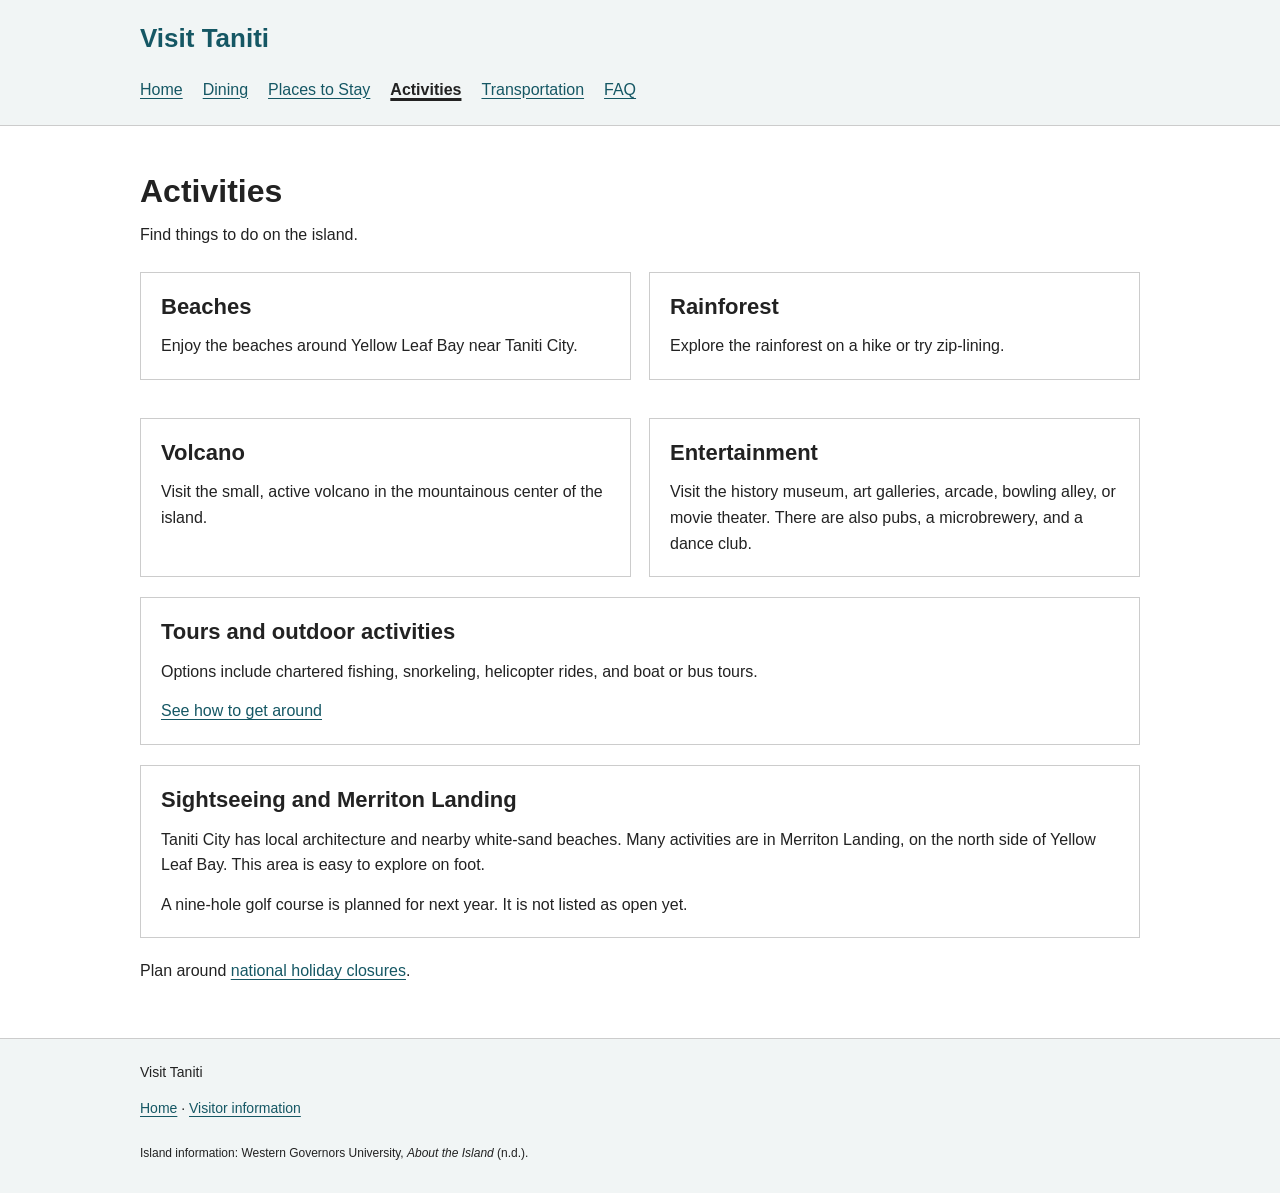
==== activities.html @ d972346d "Create Taniti prototype" ====
<!DOCTYPE html>
<html lang="en">

<head>
    <meta charset="UTF-8">
    <meta name="viewport" content="width=device-width, initial-scale=1">
    <title>Activities | Visit Taniti</title>
    <link rel="stylesheet" href="style.css">

</head>

<body>
    <a class="skip-link" href="#main">Skip to content</a>
    <header>
        <div class="container"><a class="brand" href="index.html">Visit Taniti</a>
            <nav aria-label="Main navigation"><a href="index.html">Home</a><a href="dining.html">Dining</a><a
                    href="lodging.html">Places to Stay</a><a href="activities.html" aria-current="page">Activities</a><a
                    href="transportation.html">Transportation</a><a href="faq.html">FAQ</a></nav>
        </div>
    </header>
    <main class="container" id="main">
        <h1>Activities</h1>
        <p class="intro">Find things to do on the island.</p>
        <div class="grid two">
            <section class="card">
                <h2>Beaches</h2>
                <p>Enjoy the beaches around Yellow Leaf Bay near Taniti City.</p>
            </section>
            <section class="card">
                <h2>Rainforest</h2>
                <p>Explore the rainforest on a hike or try zip-lining.</p>
            </section>
            <section class="card">
                <h2>Volcano</h2>
                <p>Visit the small, active volcano in the mountainous center of the island.</p>
            </section>
            <section class="card">
                <h2>Entertainment</h2>
                <p>Visit the history museum, art galleries, arcade, bowling alley, or movie theater. There are also
                    pubs, a microbrewery, and a dance club.</p>
            </section>
        </div>
        <section class="card">
            <h2>Tours and outdoor activities</h2>
            <p>Options include chartered fishing, snorkeling, helicopter rides, and boat or bus tours.</p><a
                href="transportation.html">See how to get around</a>
        </section>
        <section class="card">
            <h2>Sightseeing and Merriton Landing</h2>
            <p>Taniti City has local architecture and nearby white-sand beaches. Many activities are in Merriton
                Landing, on the north side of Yellow Leaf Bay. This area is easy to explore on foot.</p>
            <p>A nine-hole golf course is planned for next year. It is not listed as open yet.</p>
        </section>
        <p>Plan around <a href="faq.html#holidays">national holiday closures</a>.</p>
    </main>
    <footer>
        <div class="container">
            <p>Visit Taniti</p>

            <p>
                <a href="index.html">Home</a> ·
                <a href="faq.html">Visitor information</a>
            </p>

            <div class="credits">
                <p>
                    Island information: Western Governors University,
                    <cite>About the Island</cite> (n.d.).
                </p>
            </div>
        </div>
    </footer>
</body>

</html>
---- style.css ----
/* Shared layout for all six pages. */
* {
    box-sizing: border-box;
}

body {
    margin: 0;
    font-family: Arial, sans-serif;
    color: #222;
    background: #fff;
    line-height: 1.6;
}

.container {
    width: 90%;
    max-width: 1000px;
    margin: auto;
}

header {
    background: #f1f5f5;
    border-bottom: 1px solid #ccc;
    padding: 18px 0;
}

.brand {
    font-size: 26px;
    font-weight: bold;
    text-decoration: none;
}

nav {
    display: flex;
    flex-wrap: wrap;
    gap: 8px 20px;
    margin-top: 12px;
}

nav a {
    padding: 5px 0;
}

nav a[aria-current="page"] {
    color: #222;
    font-weight: bold;
    text-decoration-thickness: 3px;
}

a {
    color: #155764;
    text-underline-offset: 3px;
}

a:hover {
    color: #102d33;
}

a:focus-visible,
button:focus-visible,
input:focus-visible,
select:focus-visible {
    outline: 3px solid #905400;
    outline-offset: 4px;
}

main {
    padding: 24px 0 40px;
}

h1 {
    font-size: 32px;
    line-height: 1.2;
    margin-bottom: 12px;
}

h2 {
    font-size: 22px;
    line-height: 1.3;
    margin: 0 0 12px;
}

p {
    margin: 0 0 14px;
}

.intro {
    margin-bottom: 24px;
}

.hero {
    display: block;
    width: 100%;
    height: 260px;
    border: 1px solid #ccc;
    margin-bottom: 26px;
    object-fit: cover;
}

.grid {
    display: grid;
    grid-template-columns: repeat(3, minmax(0, 1fr));
    gap: 18px;
}

.grid.two {
    grid-template-columns: repeat(2, minmax(0, 1fr));
}

.card {
    border: 1px solid #ccc;
    padding: 20px;
    margin-bottom: 20px;
    scroll-margin-top: 20px;
}

.card p:last-child {
    margin-bottom: 0;
}

.button,
button {
    display: inline-block;
    background: #155764;
    color: white;
    border: none;
    padding: 10px 16px;
    font: inherit;
    cursor: pointer;
}

.button:hover,
button:hover {
    background: #102d33;
    color: white;
}

form {
    max-width: 400px;
}

label {
    display: block;
    font-weight: bold;
    margin: 14px 0 5px;
}

input,
select {
    display: block;
    width: 100%;
    padding: 10px;
    border: 1px solid #777;
    background: white;
    font: inherit;
}

button {
    margin-top: 18px;
}

#confirmation:not(:empty) {
    margin-top: 18px;
    font-weight: bold;
}

footer {
    border-top: 1px solid #ccc;
    background: #f1f5f5;
    padding: 22px 0;
    font-size: 14px;
}

.skip-link {
    position: absolute;
    left: -9999px;
}

.skip-link:focus {
    left: 10px;
    top: 10px;
    padding: 10px;
    background: white;
}

.credits {
    margin-top: 24px;
    font-size: 12px;
}

.credits p {
    margin-bottom: 8px;
}

@media (max-width: 650px) {

    .grid,
    .grid.two {
        grid-template-columns: 1fr;
    }

    h1 {
        font-size: 28px;
    }

    nav {
        gap: 8px 16px;
    }

    .card {
        padding: 16px;
    }
}
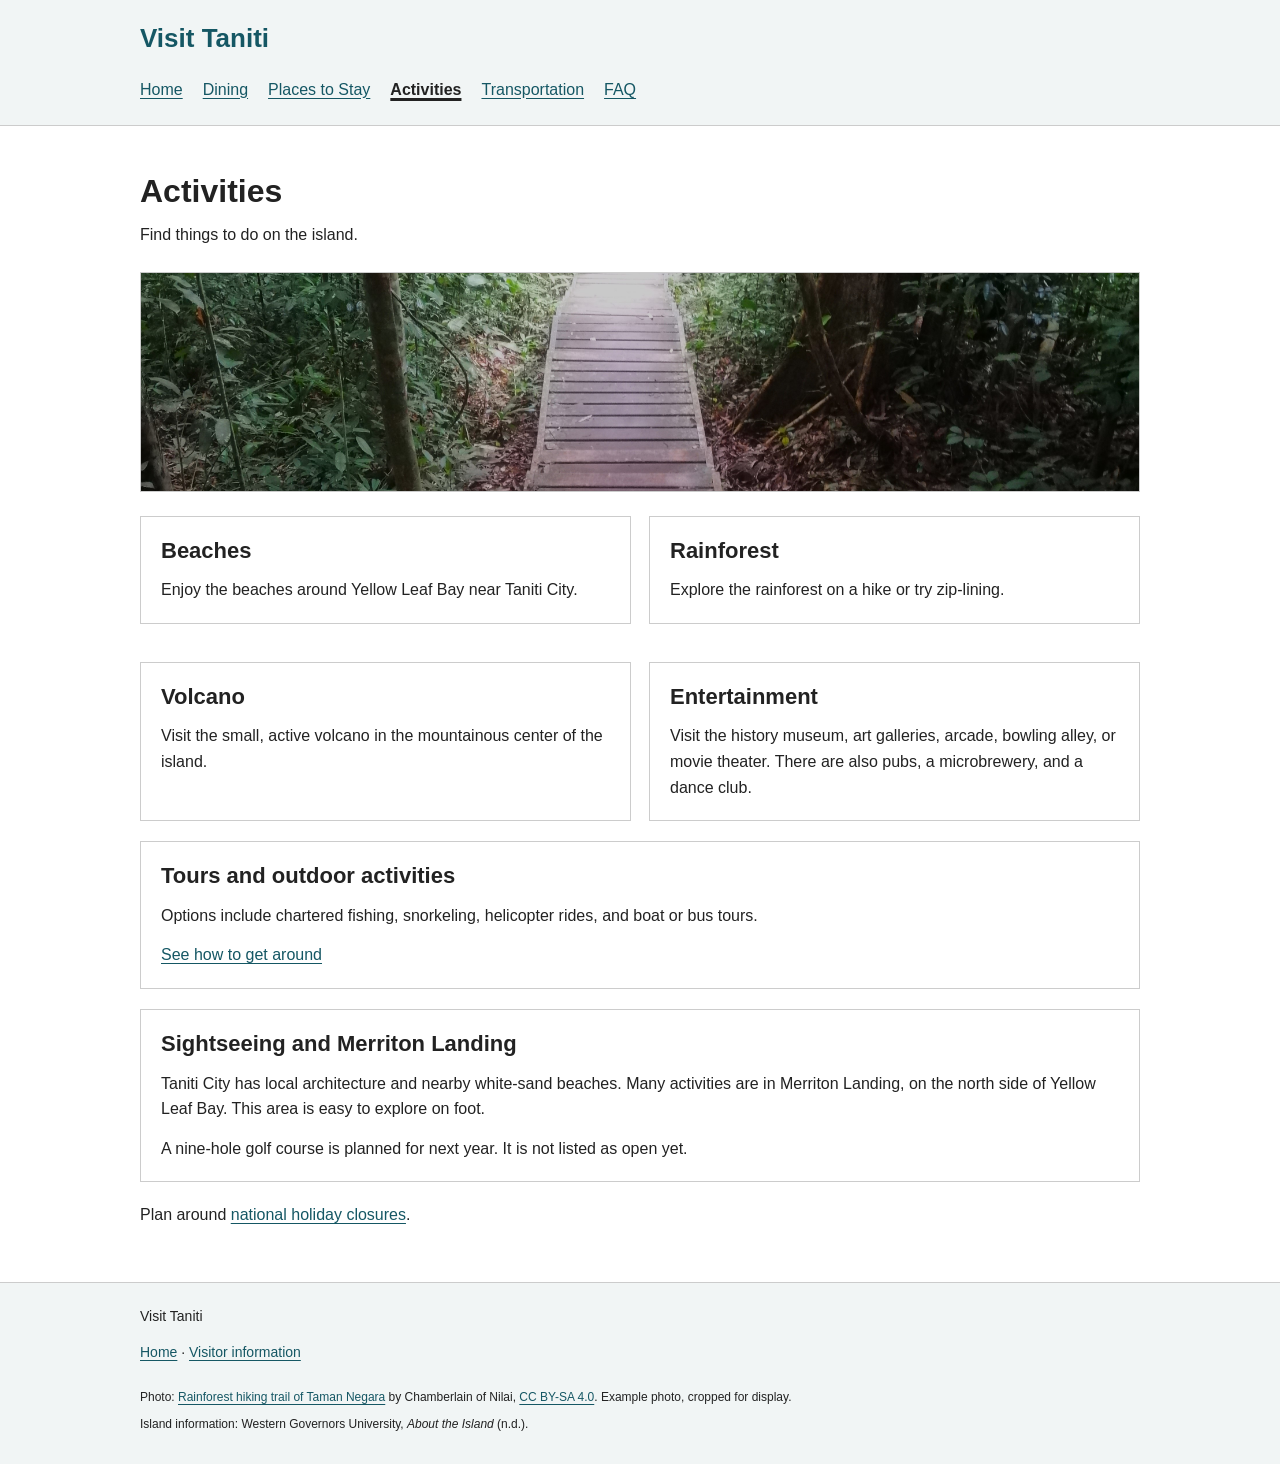
==== commit dab18251: "added photos and credits" ====
--- a/activities.html
+++ b/activities.html
@@ -21,6 +21,7 @@
     <main class="container" id="main">
         <h1>Activities</h1>
         <p class="intro">Find things to do on the island.</p>
+        <img class="page-photo" src="images/rainforest.jpg" alt="A walking trail through a green rainforest" width="3456" height="4608">
         <div class="grid two">
             <section class="card">
                 <h2>Beaches</h2>
@@ -63,6 +64,9 @@
             </p>
 
             <div class="credits">
+                <p>Photo: <a href="https://commons.wikimedia.org/wiki/File:Rainforest_hiking_trail_of_Taman_Negara.jpg">Rainforest hiking trail of Taman Negara</a>
+                    by Chamberlain of Nilai, <a href="https://creativecommons.org/licenses/by-sa/4.0/">CC BY-SA 4.0</a>.
+                    Example photo, cropped for display.</p>
                 <p>
                     Island information: Western Governors University,
                     <cite>About the Island</cite> (n.d.).
--- a/style.css
+++ b/style.css
@@ -100,6 +100,15 @@
     display: grid;
     grid-template-columns: repeat(3, minmax(0, 1fr));
     gap: 18px;
+}
+
+.page-photo {
+    display: block;
+    width: 100%;
+    height: 220px;
+    object-fit: cover;
+    margin-bottom: 24px;
+    border: 1px solid #ccc;
 }
 
 .grid.two {
@@ -209,4 +218,4 @@
     .card {
         padding: 16px;
     }
-}+}
